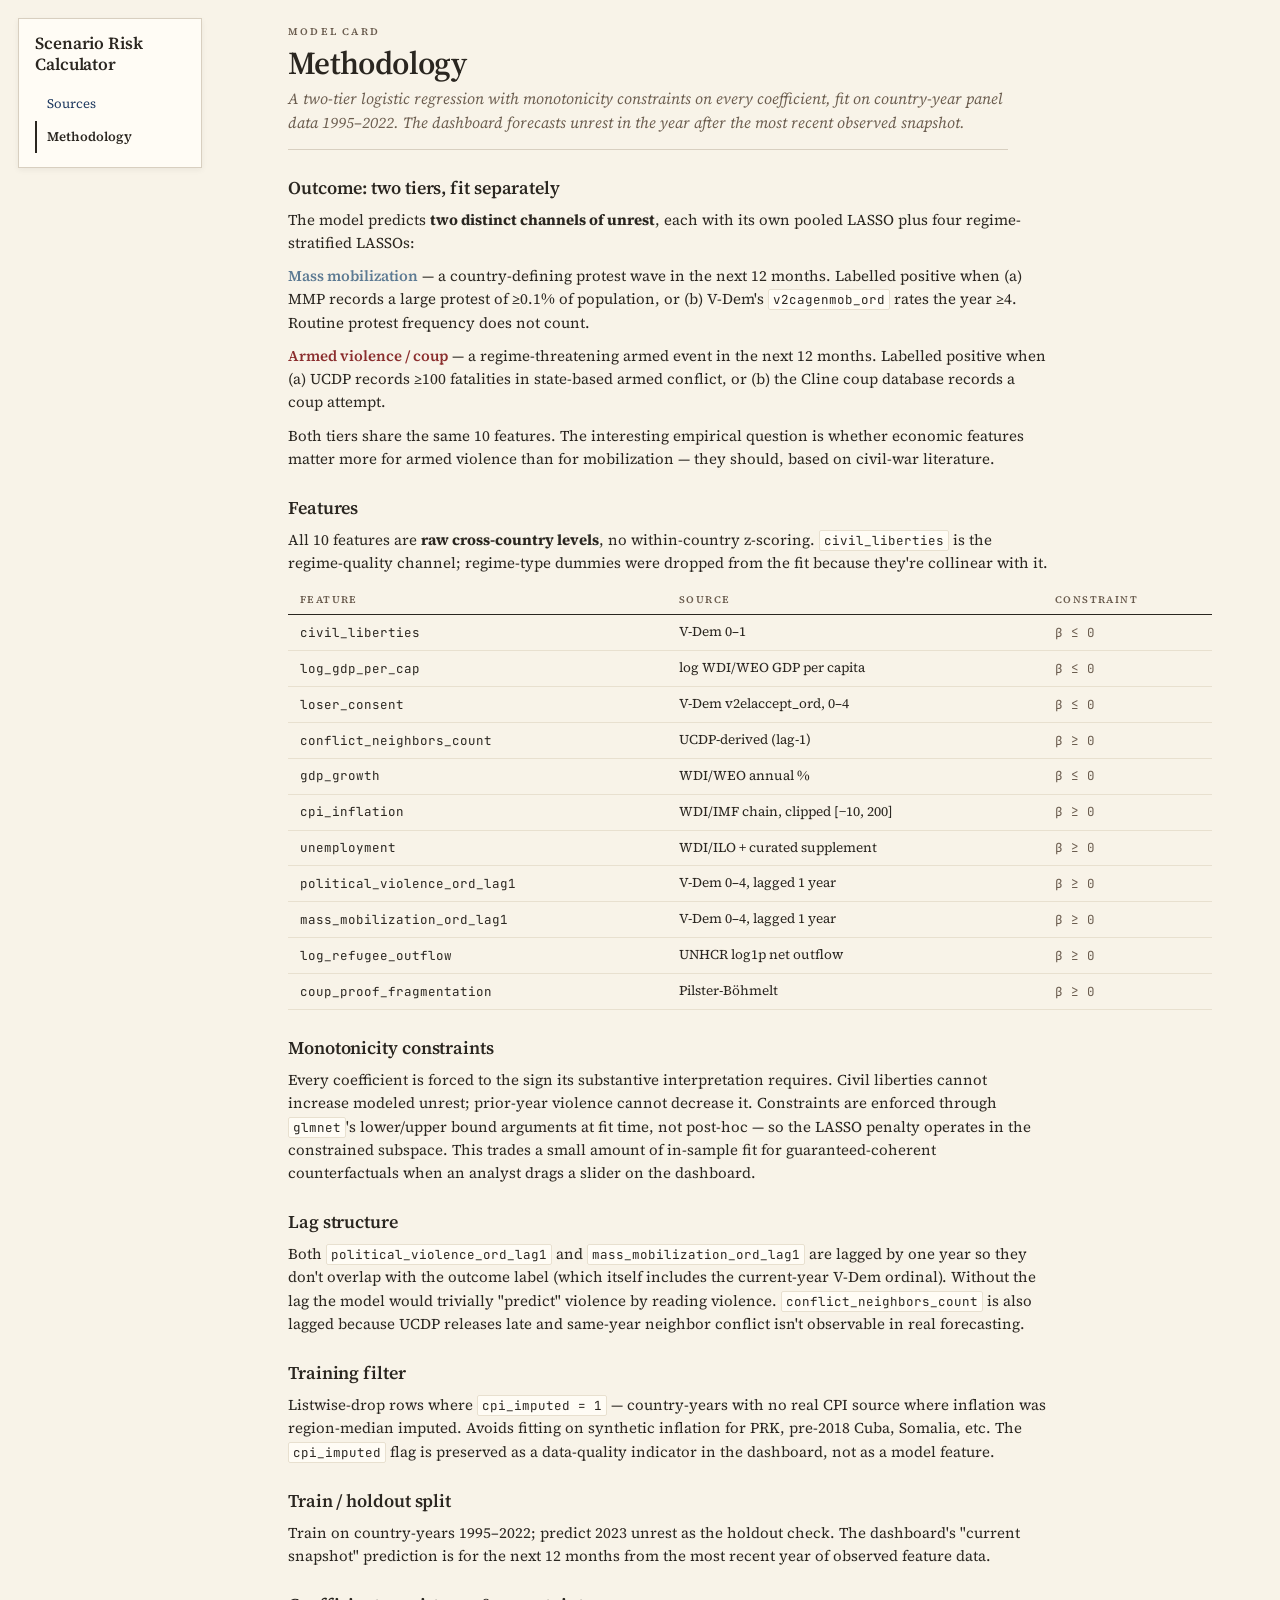
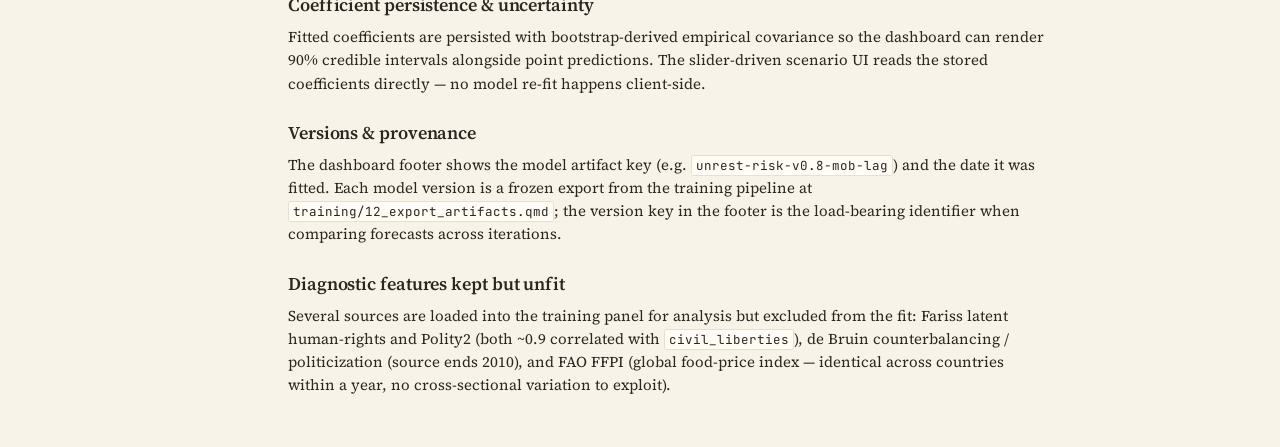
==== web/methodology.html @ e7e1eede "Add Sources and Methodology pages; restore sidebar nav - Add web/sources.html with per-source proven" ====
<!DOCTYPE html>
<html lang="en">
<head>
  <meta charset="UTF-8" />
  <meta name="viewport" content="width=device-width, initial-scale=1.0" />
  <title>Methodology — Scenario Risk Calculator</title>
  <link rel="preconnect" href="https://fonts.googleapis.com" />
  <link rel="preconnect" href="https://fonts.gstatic.com" crossorigin />
  <link href="https://fonts.googleapis.com/css2?family=Source+Serif+4:opsz,wght@8..60,400;8..60,500;8..60,600&family=JetBrains+Mono:wght@400;500&display=swap" rel="stylesheet" />
  <style>
    :root {
      --parchment: #F8F3E8;
      --parchment-light: #FFFCF5;
      --ink: #2A2620;
      --ink-muted: #6B5D4F;
      --ink-faint: #A89B85;
      --border: #D8CFC0;
      --border-subtle: #E8E0CF;
      --highlight: #1F3A60;
      --mob: #5C7A93;
      --vio: #8B2E2E;
    }

    * { box-sizing: border-box; margin: 0; padding: 0; }
    html, body {
      background: var(--parchment);
      color: var(--ink);
      font-family: 'Source Serif 4', Charter, serif;
      font-size: 15px;
      line-height: 1.55;
      -webkit-font-smoothing: antialiased;
    }
    body { padding-left: 220px; min-height: 100vh; }

    .sidebar {
      position: fixed; top: 18px; left: 18px;
      width: 184px;
      padding: 14px 16px;
      background: var(--parchment-light);
      border: 1px solid var(--border);
      box-shadow: 0 2px 6px rgba(42, 38, 32, 0.06);
      display: flex; flex-direction: column; gap: 14px;
      z-index: 40;
    }
    .sidebar .brand {
      font-size: 17px; font-weight: 600;
      letter-spacing: -0.005em; line-height: 1.22;
      color: var(--ink); text-decoration: none;
    }
    .sidebar .brand:hover { color: var(--highlight); }
    .sidebar .nav { display: flex; flex-direction: column; font-size: 13px; }
    .sidebar .nav a {
      color: var(--highlight); text-decoration: none;
      padding: 6px 0 6px 10px;
      border-left: 2px solid transparent;
    }
    .sidebar .nav a:hover { color: var(--ink); }
    .sidebar .nav a.active { color: var(--ink); font-weight: 600; border-left-color: var(--ink); }

    @media (max-width: 720px) {
      body { padding-left: 0; }
      .sidebar {
        position: static; width: auto;
        top: auto; left: auto;
        border: none; border-bottom: 1.5px solid var(--ink);
        box-shadow: none;
        flex-direction: row; flex-wrap: wrap; align-items: center;
        gap: 16px;
        padding: 12px 18px;
      }
      .sidebar .nav { flex-direction: row; gap: 4px; }
      .sidebar .nav a {
        border-left: none; border-bottom: 2px solid transparent;
        padding: 2px 8px;
      }
      .sidebar .nav a.active { border-left: none; border-bottom-color: var(--ink); }
    }

    .page {
      max-width: 980px;
      margin: 0 auto;
      padding: 24px 28px 40px;
      width: 100%;
      min-width: 0;
    }

    h1 {
      font-size: 32px; font-weight: 600; letter-spacing: -0.02em;
      line-height: 1.1; margin-bottom: 6px;
    }
    .kicker {
      font-size: 10px; text-transform: uppercase; letter-spacing: 0.22em;
      color: var(--ink-muted); font-weight: 600; display: block;
      margin-bottom: 6px;
    }
    .lede {
      font-size: 15.5px; color: var(--ink-muted); font-style: italic;
      max-width: 720px; margin-bottom: 22px;
      padding-bottom: 14px; border-bottom: 1px solid var(--border);
    }

    h2 {
      font-size: 18px; font-weight: 600; letter-spacing: -0.005em;
      margin-top: 24px; margin-bottom: 6px;
    }
    p { margin-bottom: 10px; max-width: 760px; }
    a { color: var(--highlight); }
    a:hover { color: var(--ink); }
    code {
      font-family: 'JetBrains Mono', monospace;
      font-size: 12.5px;
      background: var(--parchment-light);
      padding: 1px 4px;
      border: 1px solid var(--border-subtle);
      border-radius: 2px;
    }

    .feature-table {
      width: 100%;
      border-collapse: collapse;
      margin: 8px 0 18px;
      font-size: 13.5px;
    }
    .feature-table th, .feature-table td {
      text-align: left;
      padding: 7px 12px;
      border-bottom: 1px solid var(--border-subtle);
    }
    .feature-table th {
      font-size: 10px; text-transform: uppercase; letter-spacing: 0.14em;
      color: var(--ink-muted); font-weight: 600;
      border-bottom-color: var(--ink);
    }
    .feature-table .f {
      font-family: 'JetBrains Mono', monospace; font-size: 12.5px;
    }
    .feature-table .c {
      font-family: 'JetBrains Mono', monospace; font-size: 12.5px;
      color: var(--ink-muted);
      white-space: nowrap;
    }
    .tier-mob { color: var(--mob); font-weight: 600; }
    .tier-vio { color: var(--vio); font-weight: 600; }
  </style>
</head>
<body>
  <aside class="sidebar">
    <a class="brand" href="index.html">Scenario Risk Calculator</a>
    <nav class="nav">
      <a href="sources.html">Sources</a>
      <a href="methodology.html" class="active">Methodology</a>
    </nav>
  </aside>

  <div class="page">
    <span class="kicker">Model card</span>
    <h1>Methodology</h1>
    <p class="lede">
      A two-tier logistic regression with monotonicity constraints on every
      coefficient, fit on country-year panel data 1995–2022. The dashboard
      forecasts unrest in the year after the most recent observed snapshot.
    </p>

    <h2>Outcome: two tiers, fit separately</h2>
    <p>
      The model predicts <strong>two distinct channels of unrest</strong>,
      each with its own pooled LASSO plus four regime-stratified LASSOs:
    </p>
    <p>
      <span class="tier-mob">Mass mobilization</span> —
      a country-defining protest wave in the next 12 months. Labelled
      positive when (a) MMP records a large protest of ≥0.1% of population,
      or (b) V-Dem's <code>v2cagenmob_ord</code> rates the year ≥4. Routine
      protest frequency does not count.
    </p>
    <p>
      <span class="tier-vio">Armed violence / coup</span> —
      a regime-threatening armed event in the next 12 months. Labelled
      positive when (a) UCDP records ≥100 fatalities in state-based armed
      conflict, or (b) the Cline coup database records a coup attempt.
    </p>
    <p>
      Both tiers share the same 10 features. The interesting empirical
      question is whether economic features matter more for armed violence
      than for mobilization — they should, based on civil-war literature.
    </p>

    <h2>Features</h2>
    <p>
      All 10 features are <strong>raw cross-country levels</strong>, no
      within-country z-scoring. <code>civil_liberties</code> is the
      regime-quality channel; regime-type dummies were dropped from the fit
      because they're collinear with it.
    </p>
    <table class="feature-table">
      <thead>
        <tr><th>Feature</th><th>Source</th><th>Constraint</th></tr>
      </thead>
      <tbody>
        <tr><td class="f">civil_liberties</td><td>V-Dem 0–1</td><td class="c">β ≤ 0</td></tr>
        <tr><td class="f">log_gdp_per_cap</td><td>log WDI/WEO GDP per capita</td><td class="c">β ≤ 0</td></tr>
        <tr><td class="f">loser_consent</td><td>V-Dem v2elaccept_ord, 0–4</td><td class="c">β ≤ 0</td></tr>
        <tr><td class="f">conflict_neighbors_count</td><td>UCDP-derived (lag-1)</td><td class="c">β ≥ 0</td></tr>
        <tr><td class="f">gdp_growth</td><td>WDI/WEO annual %</td><td class="c">β ≤ 0</td></tr>
        <tr><td class="f">cpi_inflation</td><td>WDI/IMF chain, clipped [−10, 200]</td><td class="c">β ≥ 0</td></tr>
        <tr><td class="f">unemployment</td><td>WDI/ILO + curated supplement</td><td class="c">β ≥ 0</td></tr>
        <tr><td class="f">political_violence_ord_lag1</td><td>V-Dem 0–4, lagged 1 year</td><td class="c">β ≥ 0</td></tr>
        <tr><td class="f">mass_mobilization_ord_lag1</td><td>V-Dem 0–4, lagged 1 year</td><td class="c">β ≥ 0</td></tr>
        <tr><td class="f">log_refugee_outflow</td><td>UNHCR log1p net outflow</td><td class="c">β ≥ 0</td></tr>
        <tr><td class="f">coup_proof_fragmentation</td><td>Pilster-Böhmelt</td><td class="c">β ≥ 0</td></tr>
      </tbody>
    </table>

    <h2>Monotonicity constraints</h2>
    <p>
      Every coefficient is forced to the sign its substantive interpretation
      requires. Civil liberties cannot increase modeled unrest; prior-year
      violence cannot decrease it. Constraints are enforced through
      <code>glmnet</code>'s lower/upper bound arguments at fit time, not
      post-hoc — so the LASSO penalty operates in the constrained subspace.
      This trades a small amount of in-sample fit for guaranteed-coherent
      counterfactuals when an analyst drags a slider on the dashboard.
    </p>

    <h2>Lag structure</h2>
    <p>
      Both <code>political_violence_ord_lag1</code> and
      <code>mass_mobilization_ord_lag1</code> are lagged by one year so they
      don't overlap with the outcome label (which itself includes the
      current-year V-Dem ordinal). Without the lag the model would trivially
      "predict" violence by reading violence. <code>conflict_neighbors_count</code>
      is also lagged because UCDP releases late and same-year neighbor
      conflict isn't observable in real forecasting.
    </p>

    <h2>Training filter</h2>
    <p>
      Listwise-drop rows where <code>cpi_imputed = 1</code> — country-years
      with no real CPI source where inflation was region-median imputed.
      Avoids fitting on synthetic inflation for PRK, pre-2018 Cuba, Somalia,
      etc. The <code>cpi_imputed</code> flag is preserved as a data-quality
      indicator in the dashboard, not as a model feature.
    </p>

    <h2>Train / holdout split</h2>
    <p>
      Train on country-years 1995–2022; predict 2023 unrest as the holdout
      check. The dashboard's "current snapshot" prediction is for the next
      12 months from the most recent year of observed feature data.
    </p>

    <h2>Coefficient persistence &amp; uncertainty</h2>
    <p>
      Fitted coefficients are persisted with bootstrap-derived empirical
      covariance so the dashboard can render 90% credible intervals
      alongside point predictions. The slider-driven scenario UI reads the
      stored coefficients directly — no model re-fit happens client-side.
    </p>

    <h2>Versions &amp; provenance</h2>
    <p>
      The dashboard footer shows the model artifact key
      (e.g. <code>unrest-risk-v0.8-mob-lag</code>) and the date it was fitted.
      Each model version is a frozen export from the training pipeline at
      <code>training/12_export_artifacts.qmd</code>; the version key in the
      footer is the load-bearing identifier when comparing forecasts across
      iterations.
    </p>

    <h2>Diagnostic features kept but unfit</h2>
    <p>
      Several sources are loaded into the training panel for analysis but
      excluded from the fit: Fariss latent human-rights and Polity2 (both
      ~0.9 correlated with <code>civil_liberties</code>), de Bruin
      counterbalancing / politicization (source ends 2010), and FAO FFPI
      (global food-price index — identical across countries within a year,
      no cross-sectional variation to exploit).
    </p>
  </div>
</body>
</html>
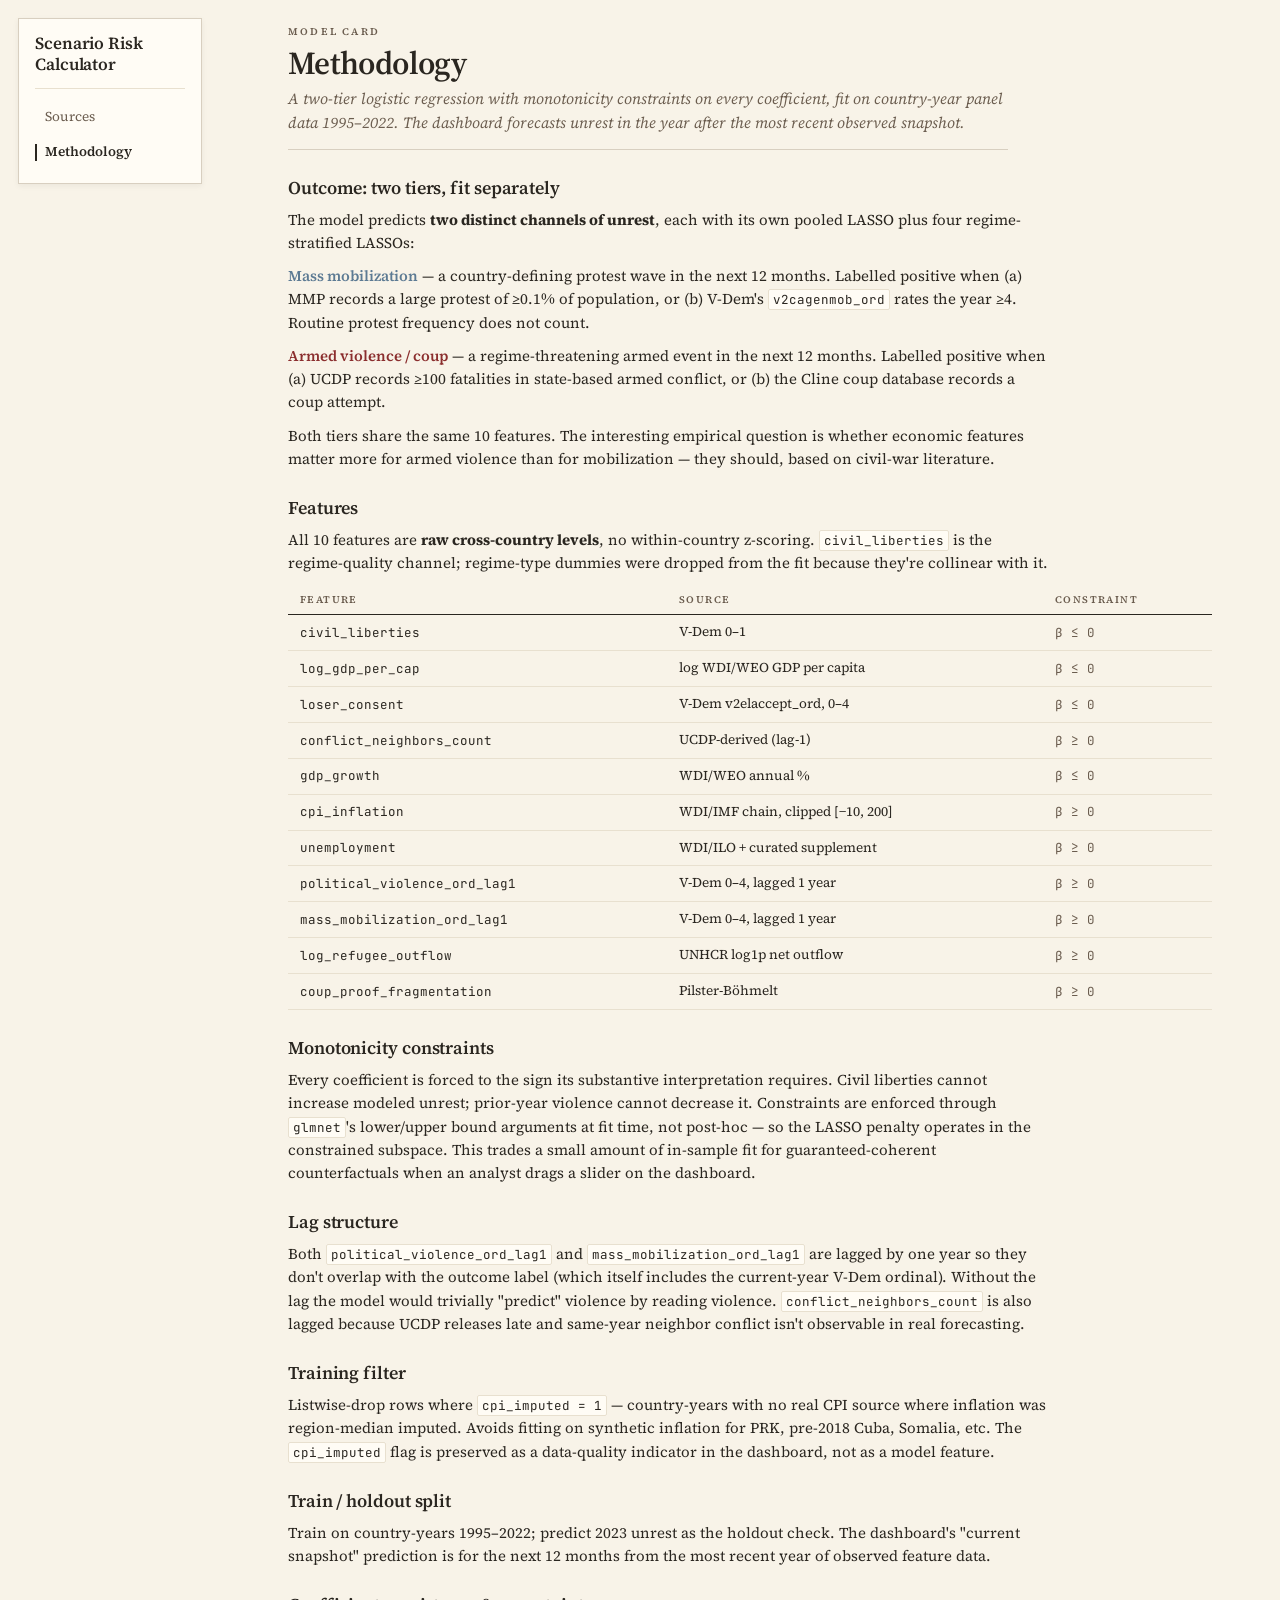
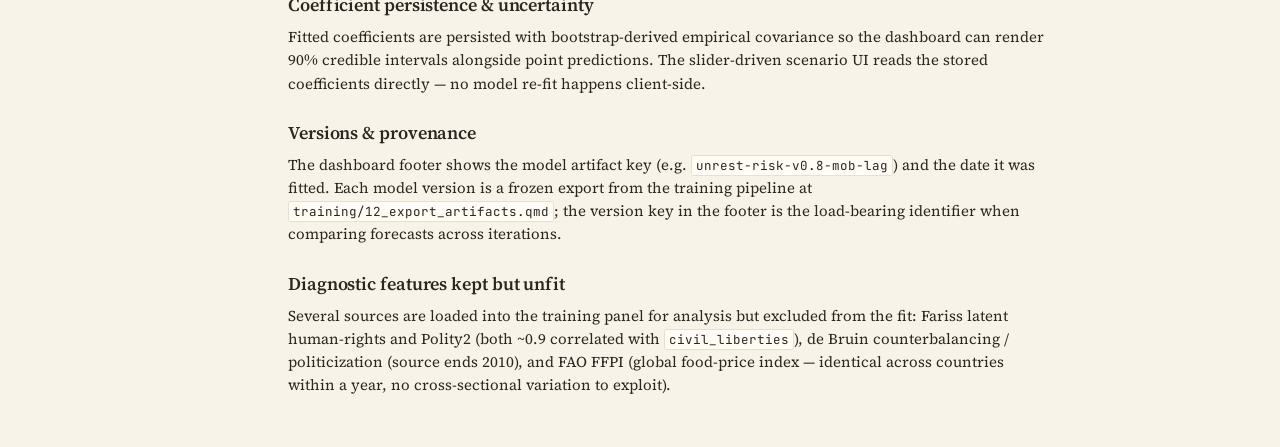
==== commit 85d86e59: "Polish sidebar nav: divider, hover pill, muted resting color - Drop bright --highlight blue for rest" ====
--- a/web/methodology.html
+++ b/web/methodology.html
@@ -48,14 +48,31 @@
       color: var(--ink); text-decoration: none;
     }
     .sidebar .brand:hover { color: var(--highlight); }
-    .sidebar .nav { display: flex; flex-direction: column; font-size: 13px; }
+    .sidebar .nav {
+      display: flex; flex-direction: column; gap: 2px;
+      font-size: 13.5px;
+      padding-top: 12px;
+      border-top: 1px solid var(--border-subtle);
+    }
     .sidebar .nav a {
-      color: var(--highlight); text-decoration: none;
-      padding: 6px 0 6px 10px;
-      border-left: 2px solid transparent;
-    }
-    .sidebar .nav a:hover { color: var(--ink); }
-    .sidebar .nav a.active { color: var(--ink); font-weight: 600; border-left-color: var(--ink); }
+      color: var(--ink-muted); text-decoration: none;
+      padding: 6px 10px;
+      border-radius: 3px;
+      transition: background 0.12s ease, color 0.12s ease;
+      position: relative;
+    }
+    .sidebar .nav a::before {
+      content: ''; position: absolute;
+      left: 0; top: 8px; bottom: 8px; width: 2px;
+      background: transparent;
+      transition: background 0.12s ease;
+    }
+    .sidebar .nav a:hover {
+      color: var(--ink);
+      background: rgba(31, 58, 96, 0.06);
+    }
+    .sidebar .nav a.active { color: var(--ink); font-weight: 600; }
+    .sidebar .nav a.active::before { background: var(--ink); }
 
     @media (max-width: 720px) {
       body { padding-left: 0; }
